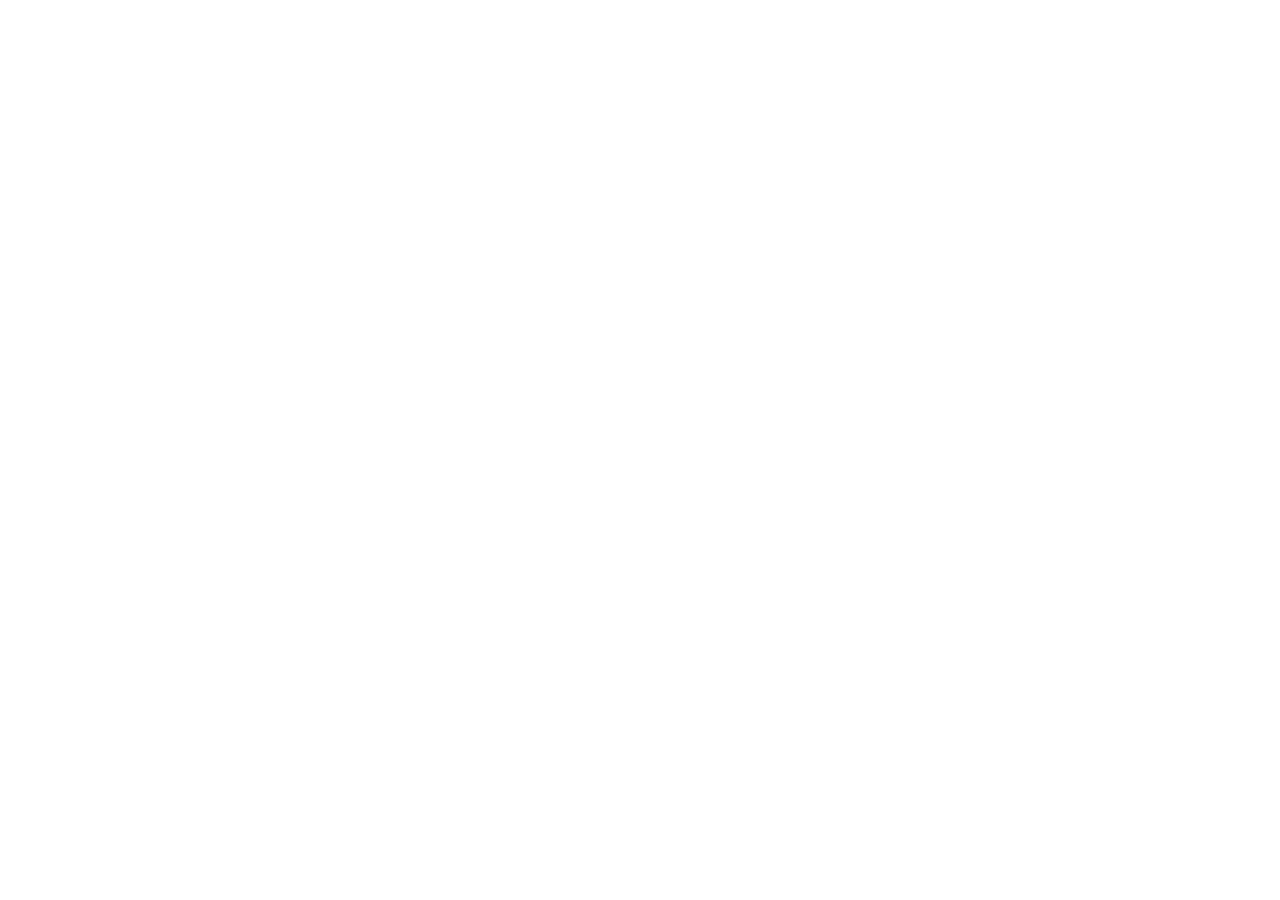
==== contact.html @ f5f51fc6 "Initialisation du projet AfriConnect Summit : création du dépôt, arborescence des fichiers et struct" ====
<!DOCTYPE html>
<html lang="fr">
<head> 
<meta charset="UTF-8"> 
<meta name="viewport" content="width=device-width, initial-scale=1.0"> 
<title>Contact</title> 
<!-- Bootstrap 5 via CDN : feuille de style --> 
<link 
href="https://cdn.jsdelivr.net/npm/bootstrap@5.3.0/dist/css/bootstrap.min.css" 
rel="stylesheet"> 
<!-- Votre feuille de style personnelle --> 
<link rel="stylesheet" href="css/style.css">
</head>
<body> 
<!-- Le contenu de la page sera ajoute ici --> 
<!-- Bootstrap 5 via CDN : script JavaScript --> 
<script 
src="https://cdn.jsdelivr.net/npm/bootstrap@5.3.0/dist/js/bootstrap.bundle.min.js"
></script> 
<!-- Votre script JavaScript --> 
<script src="js/main.js"></script>
</body>
</html>
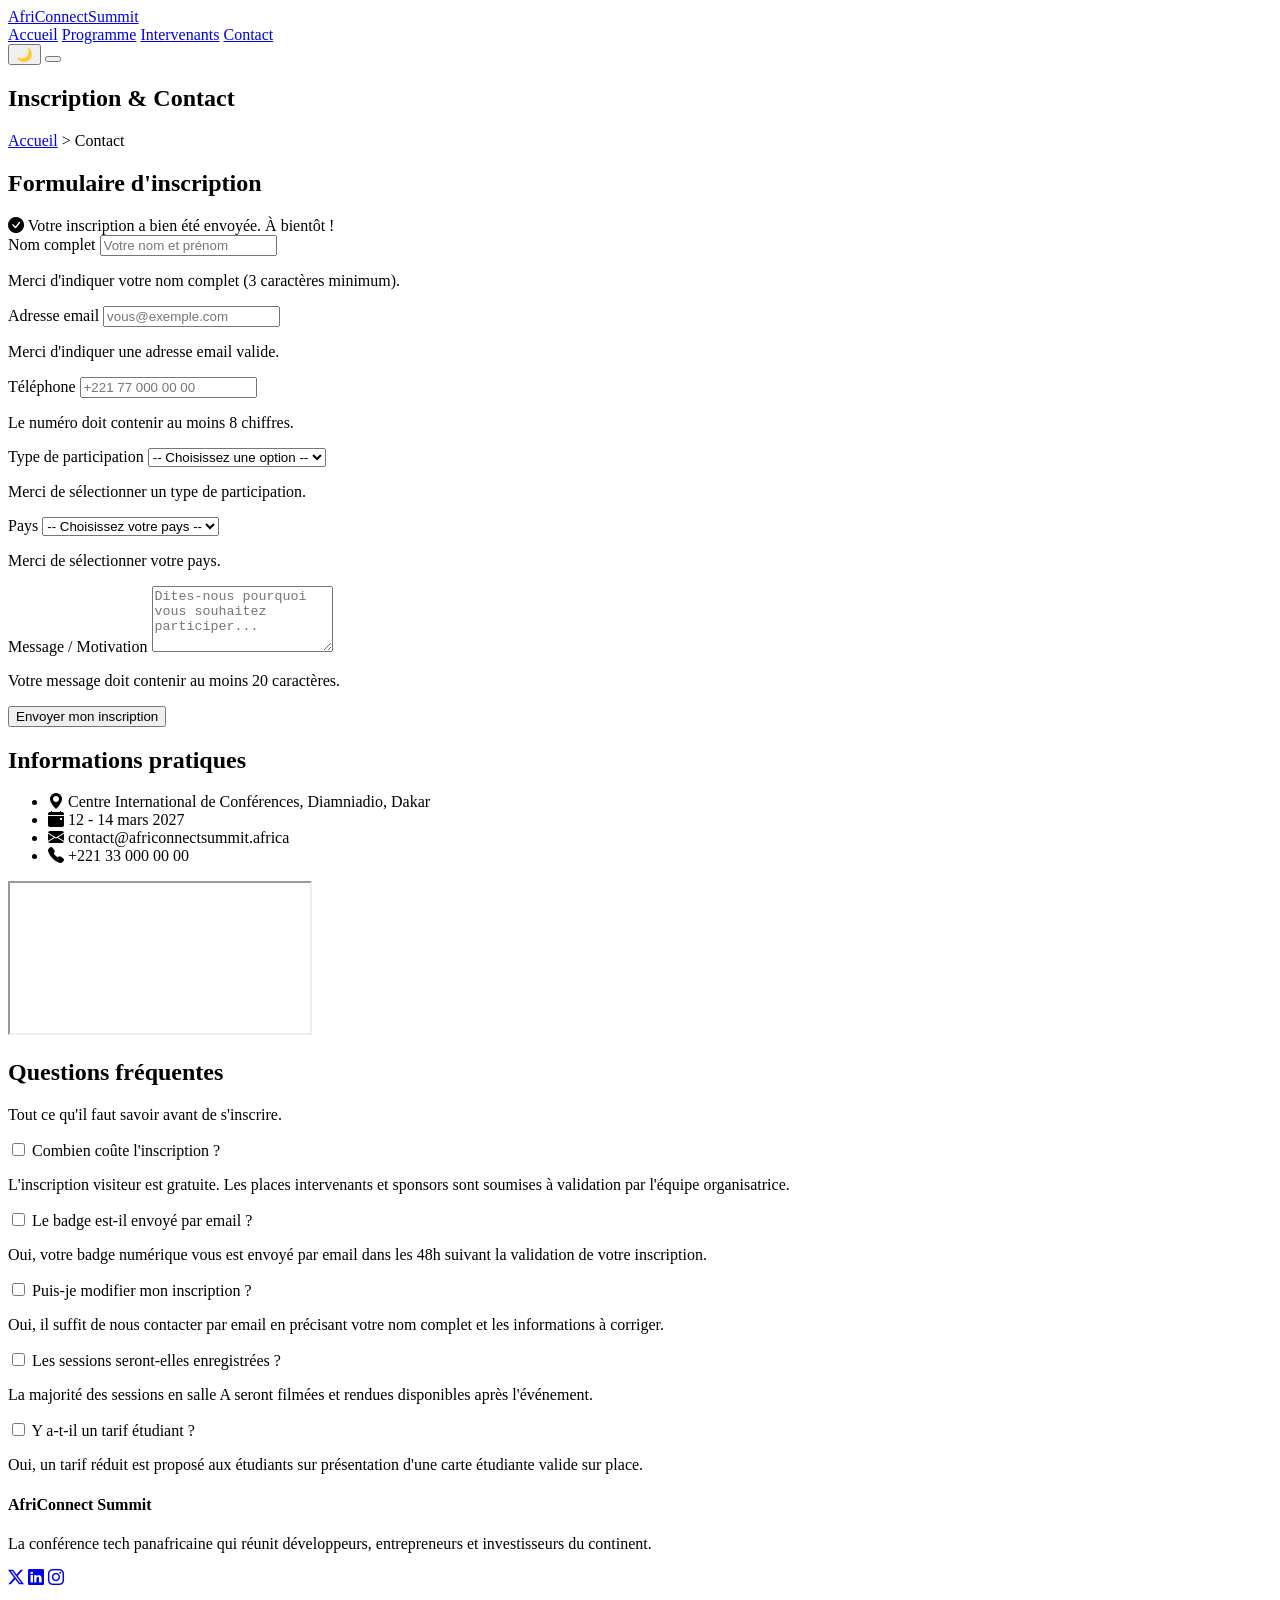
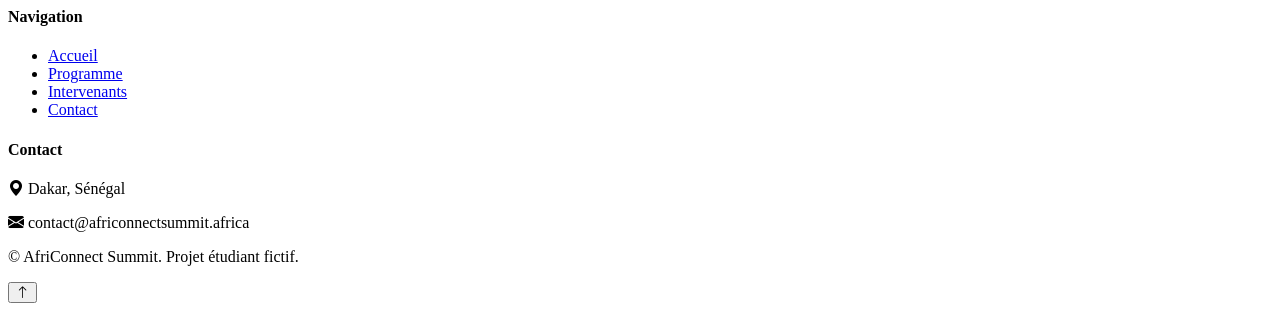
==== commit 345c2c5d: "Création de la structure HTML du site" ====
--- a/contact.html
+++ b/contact.html
@@ -1,23 +1,216 @@
 <!DOCTYPE html>
 <html lang="fr">
-<head> 
-<meta charset="UTF-8"> 
-<meta name="viewport" content="width=device-width, initial-scale=1.0"> 
-<title>Contact</title> 
-<!-- Bootstrap 5 via CDN : feuille de style --> 
-<link 
-href="https://cdn.jsdelivr.net/npm/bootstrap@5.3.0/dist/css/bootstrap.min.css" 
-rel="stylesheet"> 
-<!-- Votre feuille de style personnelle --> 
-<link rel="stylesheet" href="css/style.css">
+<head>
+    <meta charset="UTF-8">
+    <meta name="viewport" content="width=device-width, initial-scale=1.0">
+    <title>AfriConnect Summit 2026 — Contact & Inscription</title>
+
+    <link rel="preconnect" href="https://fonts.googleapis.com">
+    <link href="https://fonts.googleapis.com/css2?family=Sora:wght@600;700;800&family=Manrope:wght@400;600;800&display=swap" rel="stylesheet">
+    <link rel="stylesheet" href="https://cdn.jsdelivr.net/npm/bootstrap-icons@1.11.3/font/bootstrap-icons.css">
+
+    <link rel="stylesheet" href="css/style.css">
 </head>
-<body> 
-<!-- Le contenu de la page sera ajoute ici --> 
-<!-- Bootstrap 5 via CDN : script JavaScript --> 
-<script 
-src="https://cdn.jsdelivr.net/npm/bootstrap@5.3.0/dist/js/bootstrap.bundle.min.js"
-></script> 
-<!-- Votre script JavaScript --> 
-<script src="js/main.js"></script>
+<body>
+
+    <!-- ===== NAVBAR ===== -->
+    <header class="navbar">
+        <div class="container">
+            <a href="index.html" class="logo">AfriConnect<span>Summit</span></a>
+
+            <nav class="nav-links">
+                <a href="index.html">Accueil</a>
+                <a href="programme.html">Programme</a>
+                <a href="intervenants.html">Intervenants</a>
+                <a href="contact.html" class="actif">Contact</a>
+            </nav>
+
+            <div class="nav-actions">
+                <button class="btn-theme" aria-label="Changer de thème">🌙</button>
+                <button class="burger" aria-label="Ouvrir le menu">
+                    <span></span><span></span><span></span>
+                </button>
+            </div>
+        </div>
+    </header>
+
+    <main>
+        <!-- ===== HERO INTERNE ===== -->
+        <section class="hero-interne">
+            <div class="container">
+                <h1>Inscription & Contact</h1>
+                <p class="fil-ariane"><a href="index.html">Accueil</a> &gt; <span>Contact</span></p>
+            </div>
+        </section>
+
+        <!-- ===== FORMULAIRE + INFOS ===== -->
+        <section class="section-contact">
+            <div class="container">
+                <div class="contact-zone">
+
+                    <!-- Formulaire à gauche -->
+                    <div class="contact-form">
+                        <h2 class="titre-section-gauche">Formulaire d'inscription</h2>
+
+                        <div class="message-succes">
+                            <i class="bi bi-check-circle-fill"></i> Votre inscription a bien été envoyée. À bientôt !
+                        </div>
+
+                        <form id="formulaire-inscription" novalidate>
+                            <div class="champ">
+                                <label for="nom">Nom complet</label>
+                                <input type="text" id="nom" name="nom" placeholder="Votre nom et prénom">
+                                <p class="message-erreur">Merci d'indiquer votre nom complet (3 caractères minimum).</p>
+                            </div>
+
+                            <div class="champ">
+                                <label for="email">Adresse email</label>
+                                <input type="email" id="email" name="email" placeholder="vous@exemple.com">
+                                <p class="message-erreur">Merci d'indiquer une adresse email valide.</p>
+                            </div>
+
+                            <div class="champ">
+                                <label for="telephone">Téléphone</label>
+                                <input type="tel" id="telephone" name="telephone" placeholder="+221 77 000 00 00">
+                                <p class="message-erreur">Le numéro doit contenir au moins 8 chiffres.</p>
+                            </div>
+
+                            <div class="champ">
+                                <label for="participation">Type de participation</label>
+                                <select id="participation" name="participation">
+                                    <option value="">-- Choisissez une option --</option>
+                                    <option value="visiteur">Visiteur</option>
+                                    <option value="intervenant">Intervenant</option>
+                                    <option value="sponsor">Sponsor</option>
+                                    <option value="presse">Presse</option>
+                                </select>
+                                <p class="message-erreur">Merci de sélectionner un type de participation.</p>
+                            </div>
+
+                            <div class="champ">
+                                <label for="pays">Pays</label>
+                                <select id="pays" name="pays">
+                                    <option value="">-- Choisissez votre pays --</option>
+                                    <option value="senegal">Sénégal</option>
+                                    <option value="mali">Mali</option>
+                                    <option value="cote-ivoire">Côte d'Ivoire</option>
+                                    <option value="ghana">Ghana</option>
+                                    <option value="nigeria">Nigeria</option>
+                                    <option value="maroc">Maroc</option>
+                                    <option value="kenya">Kenya</option>
+                                    <option value="cameroun">Cameroun</option>
+                                    <option value="burkina-faso">Burkina Faso</option>
+                                    <option value="togo">Togo</option>
+                                    <option value="benin">Bénin</option>
+                                </select>
+                                <p class="message-erreur">Merci de sélectionner votre pays.</p>
+                            </div>
+
+                            <div class="champ">
+                                <label for="message">Message / Motivation</label>
+                                <textarea id="message" name="message" rows="4" placeholder="Dites-nous pourquoi vous souhaitez participer..."></textarea>
+                                <p class="message-erreur">Votre message doit contenir au moins 20 caractères.</p>
+                            </div>
+
+                            <button type="submit" class="btn btn-principal">Envoyer mon inscription</button>
+                        </form>
+                    </div>
+
+                    <!-- Informations à droite -->
+                    <div class="contact-infos">
+                        <h2 class="titre-section-gauche">Informations pratiques</h2>
+                        <ul>
+                            <li><i class="bi bi-geo-alt-fill"></i> Centre International de Conférences, Diamniadio, Dakar</li>
+                            <li><i class="bi bi-calendar-event-fill"></i> 12 - 14 mars 2027</li>
+                            <li><i class="bi bi-envelope-fill"></i> contact@africonnectsummit.africa</li>
+                            <li><i class="bi bi-telephone-fill"></i> +221 33 000 00 00</li>
+                        </ul>
+
+                        <iframe
+                            src="https://www.google.com/maps?q=Diamniadio%20Dakar%20Senegal&output=embed"
+                            title="Localisation d'AfriConnect Summit"
+                            loading="lazy"></iframe>
+                    </div>
+
+                </div>
+            </div>
+        </section>
+
+        <!-- ===== FAQ EN ACCORDÉON CSS PUR ===== -->
+        <section class="section-faq">
+            <div class="container">
+                <h2 class="titre-section">Questions fréquentes</h2>
+                <p class="sous-titre-section">Tout ce qu'il faut savoir avant de s'inscrire.</p>
+
+                <div class="faq">
+                    <div class="faq-item">
+                        <input type="checkbox" id="faq1">
+                        <label class="faq-question" for="faq1">Combien coûte l'inscription ?</label>
+                        <p class="faq-reponse">L'inscription visiteur est gratuite. Les places intervenants et sponsors sont soumises à validation par l'équipe organisatrice.</p>
+                    </div>
+
+                    <div class="faq-item">
+                        <input type="checkbox" id="faq2">
+                        <label class="faq-question" for="faq2">Le badge est-il envoyé par email ?</label>
+                        <p class="faq-reponse">Oui, votre badge numérique vous est envoyé par email dans les 48h suivant la validation de votre inscription.</p>
+                    </div>
+
+                    <div class="faq-item">
+                        <input type="checkbox" id="faq3">
+                        <label class="faq-question" for="faq3">Puis-je modifier mon inscription ?</label>
+                        <p class="faq-reponse">Oui, il suffit de nous contacter par email en précisant votre nom complet et les informations à corriger.</p>
+                    </div>
+
+                    <div class="faq-item">
+                        <input type="checkbox" id="faq4">
+                        <label class="faq-question" for="faq4">Les sessions seront-elles enregistrées ?</label>
+                        <p class="faq-reponse">La majorité des sessions en salle A seront filmées et rendues disponibles après l'événement.</p>
+                    </div>
+
+                    <div class="faq-item">
+                        <input type="checkbox" id="faq5">
+                        <label class="faq-question" for="faq5">Y a-t-il un tarif étudiant ?</label>
+                        <p class="faq-reponse">Oui, un tarif réduit est proposé aux étudiants sur présentation d'une carte étudiante valide sur place.</p>
+                    </div>
+                </div>
+            </div>
+        </section>
+    </main>
+
+    <!-- ===== FOOTER ===== -->
+    <footer>
+        <div class="container">
+            <div class="footer-contenu">
+                <div class="footer-colonne">
+                    <h4>AfriConnect Summit</h4>
+                    <p>La conférence tech panafricaine qui réunit développeurs, entrepreneurs et investisseurs du continent.</p>
+                    <div class="footer-reseaux">
+                        <a href="#" aria-label="Twitter"><i class="bi bi-twitter-x"></i></a>
+                        <a href="#" aria-label="LinkedIn"><i class="bi bi-linkedin"></i></a>
+                        <a href="#" aria-label="Instagram"><i class="bi bi-instagram"></i></a>
+                    </div>
+                </div>
+                <div class="footer-colonne">
+                    <h4>Navigation</h4>
+                    <ul>
+                        <li><a href="index.html">Accueil</a></li>
+                        <li><a href="programme.html">Programme</a></li>
+                        <li><a href="intervenants.html">Intervenants</a></li>
+                        <li><a href="contact.html">Contact</a></li>
+                    </ul>
+                </div>
+                <div class="footer-colonne">
+                    <h4>Contact</h4>
+                    <p><i class="bi bi-geo-alt-fill"></i> Dakar, Sénégal</p>
+                    <p><i class="bi bi-envelope-fill"></i> contact@africonnectsummit.africa</p>
+                </div>
+            </div>
+            <p class="footer-bas">&copy; <span id="annee-actuelle"></span> AfriConnect Summit. Projet étudiant fictif.</p>
+        </div>
+    </footer>
+
+    <button class="retour-haut" aria-label="Retour en haut"><i class="bi bi-arrow-up"></i></button>
+
+    <script src="js/main.js"></script>
 </body>
 </html>
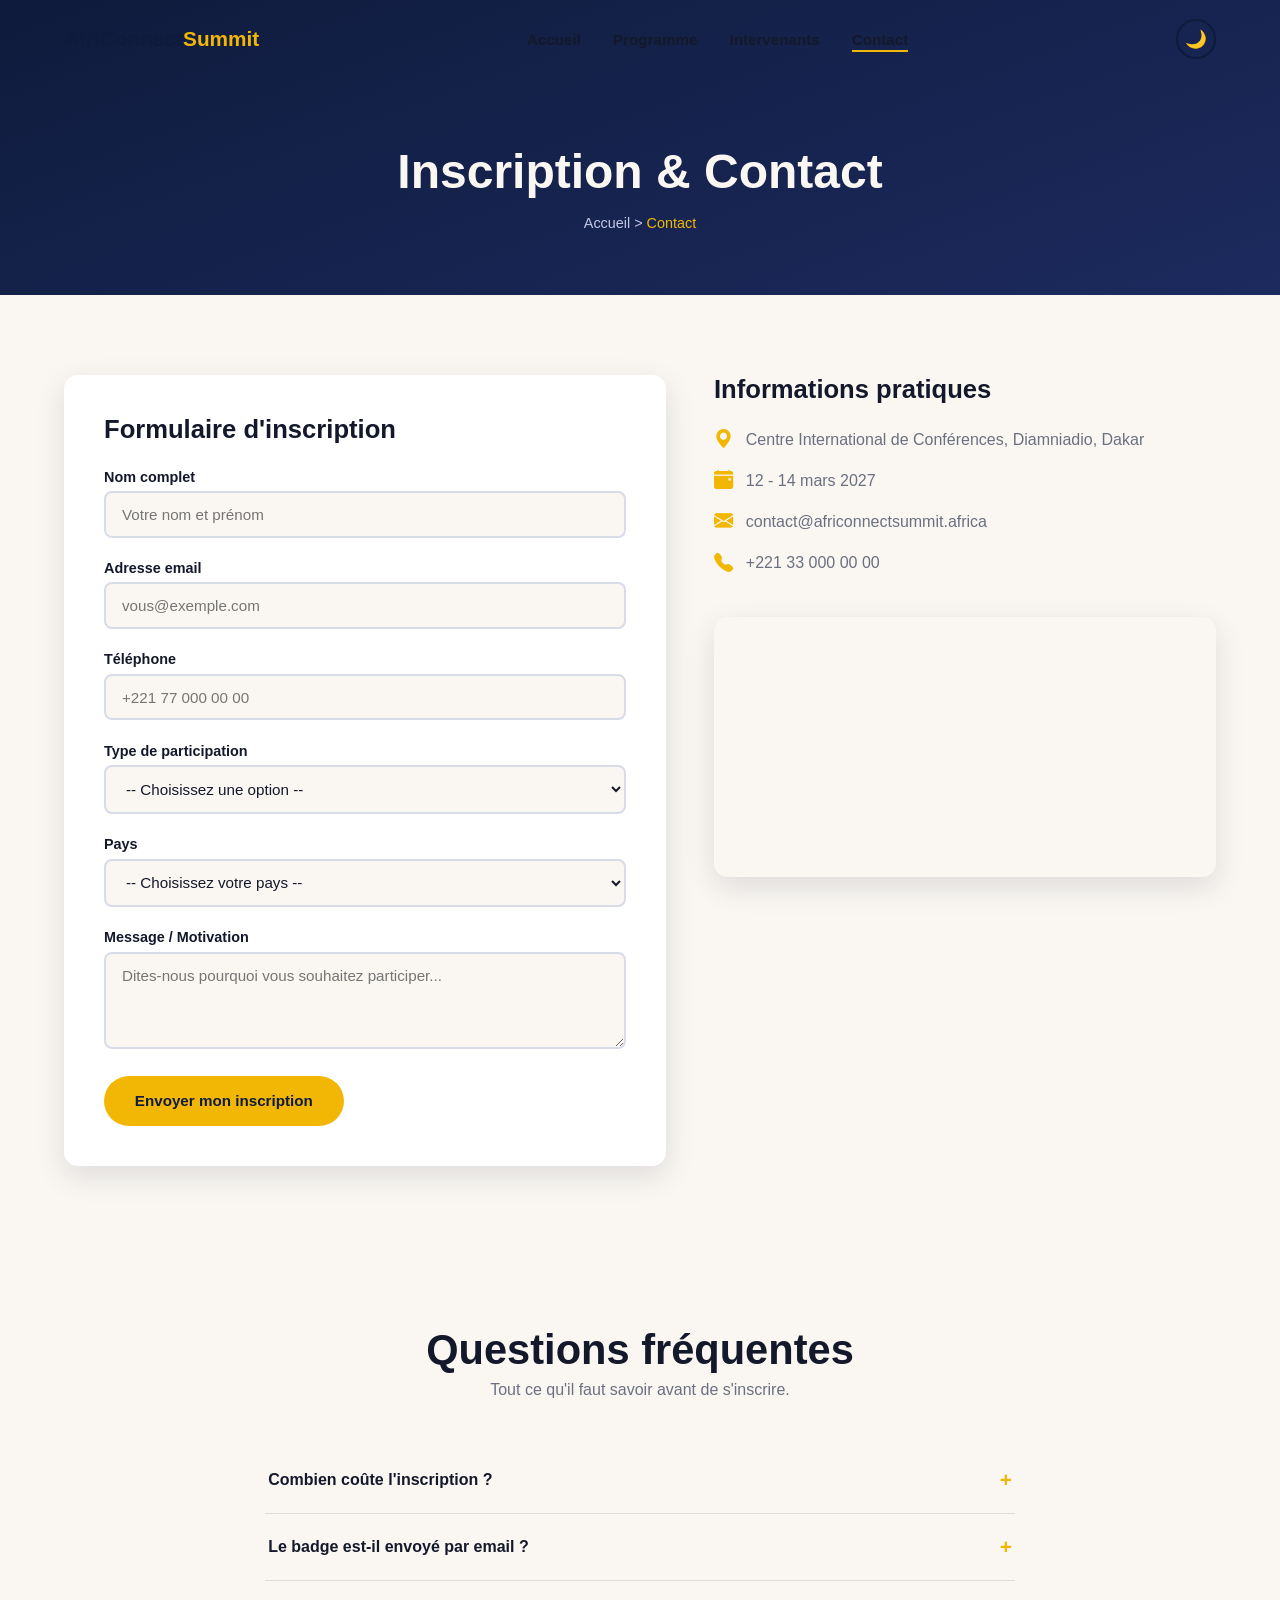
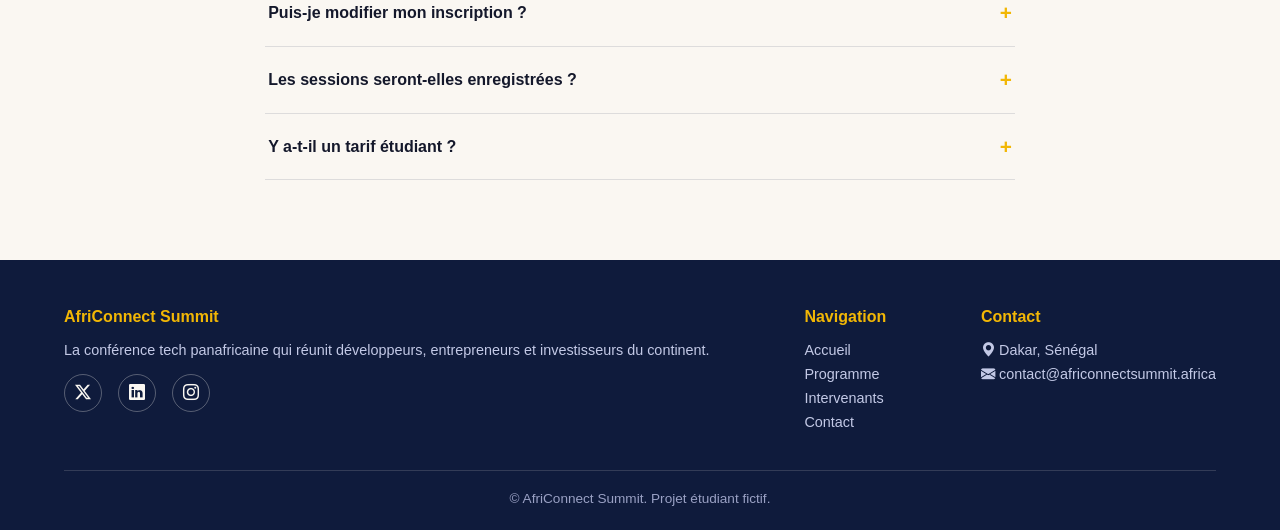
==== commit 9291a974: "finalisation HTNL" ====
--- a/contact.html
+++ b/contact.html
@@ -20,7 +20,7 @@
 
             <nav class="nav-links">
                 <a href="index.html">Accueil</a>
-                <a href="programme.html">Programme</a>
+                <a href="Programmes.html">Programme</a>
                 <a href="intervenants.html">Intervenants</a>
                 <a href="contact.html" class="actif">Contact</a>
             </nav>
--- a/css/style.css
+++ b/css/style.css
@@ -0,0 +1,920 @@
+
+:root {
+  /* Couleurs principales */
+  --bleu-nuit: #0f1b3c;
+  --or: #f2b705;
+  --corail: #f0563d;
+  --creme: #faf7f2;
+  --texte: #14182b;
+  --gris: #6b7080;
+
+  /* Polices */
+  --font-titre: "Sora", sans-serif;
+  --font-texte: "Manrope", sans-serif;
+
+  /* Espacements / formes */
+  --radius: 14px;
+  --ombre: 0 10px 30px rgba(15, 27, 60, 0.12);
+  --transition: 0.25s ease;
+}
+
+/* Variables qui changent en dark mode */
+[data-theme="dark"] {
+  --creme: #0f1428;
+  --texte: #f2f0ea;
+  --carte-bg: #1a2140;
+}
+
+
+* {
+  margin: 0;
+  padding: 0;
+  box-sizing: border-box;
+}
+
+html {
+  scroll-behavior: smooth;
+}
+
+body {
+  font-family: var(--font-texte);
+  background-color: var(--creme);
+  color: var(--texte);
+  transition: background-color var(--transition), color var(--transition);
+  overflow-x: hidden;
+}
+
+img {
+  max-width: 100%;
+  display: block;
+}
+
+a {
+  text-decoration: none;
+  color: inherit;
+}
+
+ul {
+  list-style: none;
+}
+
+h1, h2, h3 {
+  font-family: var(--font-titre);
+  line-height: 1.15;
+}
+
+.container {
+  width: 90%;
+  max-width: 1200px;
+  margin: 0 auto;
+}
+
+/* Titre de section réutilisé sur toutes les pages */
+.titre-section {
+  font-size: clamp(1.8rem, 4vw, 2.6rem);
+  text-align: center;
+  margin-bottom: 0.5rem;
+}
+
+/* Variante alignée à gauche, plus petite  */
+.titre-section-gauche {
+  text-align: left;
+  font-size: 1.6rem;
+  margin-bottom: 1.5rem;
+}
+
+.sous-titre-section {
+  text-align: center;
+  color: var(--gris);
+  max-width: 600px;
+  margin: 0 auto 3rem auto;
+}
+
+section {
+  padding: 5rem 0;
+}
+
+/* ---------- 3. NAVBAR ---------- */
+.navbar {
+  position: fixed;
+  top: 0;
+  left: 0;
+  width: 100%;
+  z-index: 1000;
+  display: flex;
+  align-items: center;
+  justify-content: space-between;
+  padding: 1.2rem 0;
+  transition: background-color var(--transition), box-shadow var(--transition), padding var(--transition);
+}
+
+.navbar .container {
+  display: flex;
+  align-items: center;
+  justify-content: space-between;
+}
+
+.navbar.scrolled {
+  background-color: var(--creme);
+  box-shadow: var(--ombre);
+  padding: 0.7rem 0;
+}
+
+.logo {
+  font-family: var(--font-titre);
+  font-weight: 700;
+  font-size: 1.3rem;
+  color: var(--bleu-nuit);
+}
+
+[data-theme="dark"] .logo {
+  color: var(--or);
+}
+
+.logo span {
+  color: var(--or);
+}
+
+.nav-links {
+  display: flex;
+  gap: 2rem;
+  align-items: center;
+}
+
+.nav-links a {
+  font-weight: 600;
+  font-size: 0.95rem;
+  position: relative;
+}
+
+.nav-links a::after {
+  content: "";
+  position: absolute;
+  left: 0;
+  bottom: -4px;
+  width: 0;
+  height: 2px;
+  background-color: var(--or);
+  transition: width var(--transition);
+}
+
+.nav-links a:hover::after,
+.nav-links a.actif::after {
+  width: 100%;
+}
+
+.nav-actions {
+  display: flex;
+  align-items: center;
+  gap: 1rem;
+}
+
+.btn-theme {
+  background: none;
+  border: 2px solid var(--bleu-nuit);
+  color: var(--texte);
+  border-radius: 50%;
+  width: 40px;
+  height: 40px;
+  cursor: pointer;
+  font-size: 1.1rem;
+  transition: transform var(--transition);
+}
+
+[data-theme="dark"] .btn-theme {
+  border-color: var(--or);
+}
+
+.btn-theme:hover {
+  transform: rotate(20deg);
+}
+
+.burger {
+  display: none;
+  flex-direction: column;
+  gap: 5px;
+  background: none;
+  border: none;
+  cursor: pointer;
+}
+
+.burger span {
+  width: 26px;
+  height: 3px;
+  background-color: var(--texte);
+  border-radius: 3px;
+}
+
+/* ---------- 4. BOUTONS ---------- */
+.btn {
+  display: inline-block;
+  padding: 0.9rem 1.8rem;
+  border-radius: 50px;
+  font-weight: 700;
+  font-size: 0.95rem;
+  cursor: pointer;
+  border: 2px solid transparent;
+  transition: transform var(--transition), box-shadow var(--transition);
+}
+
+.btn-principal {
+  background-color: var(--or);
+  color: var(--bleu-nuit);
+}
+
+.btn-principal:hover {
+  transform: translateY(-3px);
+  box-shadow: 0 8px 20px rgba(242, 183, 5, 0.4);
+}
+
+.btn-secondaire {
+  background-color: transparent;
+  border-color: var(--creme);
+  color: var(--creme);
+}
+
+.btn-secondaire:hover {
+  background-color: var(--creme);
+  color: var(--bleu-nuit);
+}
+
+/* ---------- 5. HERO (page d'accueil) ---------- */
+.hero {
+  min-height: 100vh;
+  display: flex;
+  align-items: center;
+  background: linear-gradient(160deg, var(--bleu-nuit) 0%, #1c2a5e 100%);
+  color: var(--creme);
+  position: relative;
+}
+
+.hero .container {
+  display: flex;
+  flex-direction: column;
+  align-items: flex-start;
+  gap: 1.5rem;
+  padding-top: 6rem;
+}
+
+.hero-eyebrow {
+  color: var(--or);
+  font-weight: 700;
+  letter-spacing: 2px;
+  text-transform: uppercase;
+  font-size: 0.85rem;
+}
+
+.hero h1 {
+  font-size: clamp(2.4rem, 6vw, 4.2rem);
+  max-width: 750px;
+}
+
+.hero h1 span {
+  color: var(--or);
+}
+
+.hero p {
+  max-width: 550px;
+  font-size: 1.1rem;
+  color: #d7dcef;
+}
+
+.hero-boutons {
+  display: flex;
+  gap: 1rem;
+  flex-wrap: wrap;
+  margin-top: 0.5rem;
+}
+
+/* Animation d'apparition au chargement */
+.hero-eyebrow, .hero h1, .hero p, .hero-boutons {
+  opacity: 0;
+  animation: apparition 0.8s ease forwards;
+}
+.hero h1 { animation-delay: 0.15s; }
+.hero p { animation-delay: 0.3s; }
+.hero-boutons { animation-delay: 0.45s; }
+
+@keyframes apparition {
+  from { opacity: 0; transform: translateY(25px); }
+  to { opacity: 1; transform: translateY(0); }
+}
+
+/* Compte à rebours */
+.compte-rebours {
+  display: flex;
+  gap: 1rem;
+  margin-top: 2rem;
+}
+
+.compte-rebours .bloc-temps {
+  background-color: rgba(250, 247, 242, 0.08);
+  border: 1px solid rgba(250, 247, 242, 0.2);
+  border-radius: var(--radius);
+  padding: 1rem 1.2rem;
+  text-align: center;
+  min-width: 80px;
+}
+
+.compte-rebours .chiffre {
+  font-family: var(--font-titre);
+  font-size: 1.8rem;
+  font-weight: 700;
+  color: var(--or);
+  display: block;
+}
+
+.compte-rebours .label {
+  font-size: 0.75rem;
+  text-transform: uppercase;
+  color: #c3c9e6;
+}
+
+/* ---------- 6. HERO INTERNE (autres pages) ---------- */
+.hero-interne {
+  background: linear-gradient(160deg, var(--bleu-nuit) 0%, #1c2a5e 100%);
+  color: var(--creme);
+  padding: 9rem 0 4rem 0;
+  text-align: center;
+}
+
+.hero-interne h1 {
+  font-size: clamp(2rem, 5vw, 3rem);
+}
+
+.fil-ariane {
+  margin-top: 1rem;
+  font-size: 0.9rem;
+  color: #c3c9e6;
+}
+
+.fil-ariane span {
+  color: var(--or);
+}
+
+/* ---------- 7. SECTION CHIFFRES CLÉS (grid) ---------- */
+.chiffres {
+  display: grid;
+  grid-template-columns: repeat(4, 1fr);
+  gap: 2rem;
+  text-align: center;
+}
+
+.chiffre-item .valeur {
+  font-family: var(--font-titre);
+  font-size: 3rem;
+  font-weight: 700;
+  color: var(--corail);
+}
+
+.chiffre-item .texte {
+  color: var(--gris);
+  font-weight: 600;
+  margin-top: 0.3rem;
+}
+
+/* ---------- 8. POURQUOI PARTICIPER (flexbox) ---------- */
+.pourquoi {
+  display: flex;
+  gap: 2rem;
+  flex-wrap: wrap;
+  justify-content: center;
+}
+
+.pourquoi-carte {
+  flex: 1 1 280px;
+  background-color: var(--carte-bg, #fff);
+  border-radius: var(--radius);
+  padding: 2rem;
+  box-shadow: var(--ombre);
+  text-align: center;
+  opacity: 0;
+  transform: translateY(30px);
+  transition: opacity 0.6s ease, transform 0.6s ease, box-shadow var(--transition);
+}
+
+.pourquoi-carte.visible {
+  opacity: 1;
+  transform: translateY(0);
+}
+
+.pourquoi-carte:hover {
+  box-shadow: 0 15px 35px rgba(15, 27, 60, 0.18);
+}
+
+.pourquoi-carte i {
+  font-size: 2.2rem;
+  color: var(--or);
+  margin-bottom: 1rem;
+}
+
+/* ---------- 9. SECTION INTERVENANTS VEDETTES / GRILLE (grid) ---------- */
+
+.grille-intervenants {
+  display: grid;
+  grid-template-columns: repeat(3, 1fr);
+  gap: 1.8rem;
+}
+
+.carte-intervenant {
+  background-color: var(--carte-bg, #fff);
+  border-radius: var(--radius);
+  overflow: hidden;
+  box-shadow: var(--ombre);
+  text-align: center;
+  transition: transform var(--transition), box-shadow var(--transition);
+  opacity: 0;
+  transform: translateY(30px);
+}
+
+.carte-intervenant.visible {
+  opacity: 1;
+  transform: translateY(0);
+}
+
+.carte-intervenant:hover {
+  transform: translateY(-8px);
+  box-shadow: 0 15px 35px rgba(15, 27, 60, 0.2);
+}
+
+.carte-intervenant img {
+  width: 100%;
+  height: 220px;
+  object-fit: cover;
+}
+
+.carte-intervenant .infos {
+  padding: 1.2rem;
+}
+
+.carte-intervenant h3 {
+  font-size: 1.05rem;
+}
+
+.carte-intervenant .role {
+  color: var(--corail);
+  font-size: 0.85rem;
+  font-weight: 600;
+  margin: 0.3rem 0;
+}
+
+.carte-intervenant .pays {
+  color: var(--gris);
+  font-size: 0.85rem;
+}
+
+.bouton-centre {
+  text-align: center;
+  margin-top: 2.5rem;
+}
+
+/* ---------- 10. SPONSORS (flexbox) ---------- */
+.sponsors-niveau {
+  margin-bottom: 2.5rem;
+}
+
+.sponsors-niveau h3 {
+  text-align: center;
+  color: var(--or);
+  text-transform: uppercase;
+  letter-spacing: 2px;
+  font-size: 0.9rem;
+  margin-bottom: 1.2rem;
+}
+
+.sponsors-liste {
+  display: flex;
+  justify-content: center;
+  align-items: center;
+  gap: 2rem;
+  flex-wrap: wrap;
+}
+
+.sponsor-badge {
+  background-color: var(--carte-bg, #fff);
+  border-radius: var(--radius);
+  display: flex;
+  align-items: center;
+  justify-content: center;
+  font-family: var(--font-titre);
+  font-weight: 700;
+  color: var(--bleu-nuit);
+  box-shadow: var(--ombre);
+  padding: 0 1.2rem;
+}
+
+[data-theme="dark"] .sponsor-badge { color: var(--or); }
+
+.niveau-or .sponsor-badge { min-width: 180px; height: 90px; font-size: 1.1rem; }
+.niveau-argent .sponsor-badge { min-width: 150px; height: 75px; font-size: 0.95rem; }
+.niveau-bronze .sponsor-badge { min-width: 120px; height: 60px; font-size: 0.8rem; }
+
+/* ---------- 11. FOOTER (flexbox) ---------- */
+footer {
+  background-color: var(--bleu-nuit);
+  color: var(--creme);
+  padding: 3rem 0 1.5rem 0;
+}
+
+.footer-contenu {
+  display: flex;
+  justify-content: space-between;
+  flex-wrap: wrap;
+  gap: 2rem;
+  padding-bottom: 2rem;
+  border-bottom: 1px solid rgba(250, 247, 242, 0.15);
+}
+
+.footer-colonne h4 {
+  font-family: var(--font-titre);
+  margin-bottom: 1rem;
+  color: var(--or);
+}
+
+.footer-colonne p, .footer-colonne li {
+  color: #c3c9e6;
+  font-size: 0.9rem;
+  margin-bottom: 0.5rem;
+}
+
+.footer-reseaux {
+  display: flex;
+  gap: 1rem;
+  margin-top: 1rem;
+}
+
+.footer-reseaux a {
+  width: 38px;
+  height: 38px;
+  border-radius: 50%;
+  border: 1px solid rgba(250, 247, 242, 0.3);
+  display: flex;
+  align-items: center;
+  justify-content: center;
+  transition: background-color var(--transition);
+}
+
+.footer-reseaux a:hover {
+  background-color: var(--or);
+  color: var(--bleu-nuit);
+}
+
+.footer-bas {
+  text-align: center;
+  padding-top: 1.2rem;
+  font-size: 0.85rem;
+  color: #9aa1c4;
+}
+
+/* Bouton retour en haut */
+.retour-haut {
+  position: fixed;
+  bottom: 25px;
+  right: 25px;
+  width: 48px;
+  height: 48px;
+  border-radius: 50%;
+  background-color: var(--or);
+  color: var(--bleu-nuit);
+  border: none;
+  font-size: 1.2rem;
+  cursor: pointer;
+  display: none;
+  align-items: center;
+  justify-content: center;
+  box-shadow: var(--ombre);
+  z-index: 900;
+  transition: transform var(--transition);
+}
+
+.retour-haut.actif {
+  display: flex;
+}
+
+.retour-haut:hover {
+  transform: translateY(-4px);
+}
+
+/* ============================================
+   PAGE PROGRAMME
+   ============================================ */
+.onglets-jours {
+  display: flex;
+  justify-content: center;
+  gap: 1rem;
+  margin-bottom: 2.5rem;
+  flex-wrap: wrap;
+}
+
+.onglet {
+  padding: 0.8rem 1.6rem;
+  border-radius: 50px;
+  border: 2px solid var(--bleu-nuit);
+  background: transparent;
+  color: var(--texte);
+  font-weight: 700;
+  cursor: pointer;
+  transition: background-color var(--transition), color var(--transition);
+}
+
+.onglet.actif, .onglet:hover {
+  background-color: var(--bleu-nuit);
+  color: var(--creme);
+}
+
+[data-theme="dark"] .onglet { border-color: var(--or); }
+[data-theme="dark"] .onglet.actif { background-color: var(--or); color: var(--bleu-nuit); }
+
+.contenu-jour {
+  display: none;
+}
+
+.contenu-jour.actif {
+  display: block;
+  animation: apparition 0.5s ease;
+}
+
+table.planning {
+  width: 100%;
+  border-collapse: collapse;
+  border-radius: var(--radius);
+  overflow: hidden;
+  box-shadow: var(--ombre);
+}
+
+table.planning th {
+  background-color: var(--bleu-nuit);
+  color: var(--creme);
+  padding: 1rem;
+  text-align: left;
+}
+
+table.planning td {
+  padding: 1rem;
+  border-bottom: 1px solid rgba(15, 27, 60, 0.08);
+}
+
+table.planning tr:nth-child(even) {
+  background-color: rgba(242, 183, 5, 0.08);
+}
+
+/* Thématiques (grid 2x2) */
+.grille-thematiques {
+  display: grid;
+  grid-template-columns: repeat(2, 1fr);
+  gap: 1.8rem;
+}
+
+.carte-thematique {
+  background-color: var(--carte-bg, #fff);
+  border-radius: var(--radius);
+  padding: 2rem;
+  box-shadow: var(--ombre);
+  opacity: 0;
+  transform: translateY(30px);
+  transition: opacity 0.6s ease, transform 0.6s ease;
+}
+
+.carte-thematique.visible {
+  opacity: 1;
+  transform: translateY(0);
+}
+
+.carte-thematique i {
+  font-size: 1.8rem;
+  color: var(--corail);
+  margin-bottom: 0.8rem;
+}
+
+/* ============================================
+   PAGE INTERVENANTS
+   ============================================ */
+.filtres {
+  display: flex;
+  justify-content: center;
+  gap: 1rem;
+  margin-bottom: 3rem;
+  flex-wrap: wrap;
+}
+
+.filtre-btn {
+  padding: 0.7rem 1.4rem;
+  border-radius: 50px;
+  border: 2px solid var(--corail);
+  background: transparent;
+  color: var(--corail);
+  font-weight: 700;
+  cursor: pointer;
+  transition: background-color var(--transition), color var(--transition);
+}
+
+.filtre-btn.actif, .filtre-btn:hover {
+  background-color: var(--corail);
+  color: var(--creme);
+}
+
+.carte-intervenant.cachee {
+  display: none;
+}
+
+@media (min-width: 768px) and (max-width: 1199px) {
+  .grille-intervenants { grid-template-columns: repeat(2, 1fr); }
+}
+
+/* ============================================
+   PAGE CONTACT
+   ============================================ */
+.contact-zone {
+  display: flex;
+  gap: 3rem;
+  align-items: flex-start;
+  flex-wrap: wrap;
+}
+
+.contact-form {
+  flex: 1 1 400px;
+  background-color: var(--carte-bg, #fff);
+  padding: 2.5rem;
+  border-radius: var(--radius);
+  box-shadow: var(--ombre);
+}
+
+.champ {
+  margin-bottom: 1.4rem;
+}
+
+.champ label {
+  display: block;
+  font-weight: 700;
+  margin-bottom: 0.4rem;
+  font-size: 0.9rem;
+}
+
+.champ input,
+.champ select,
+.champ textarea {
+  width: 100%;
+  padding: 0.8rem 1rem;
+  border-radius: 8px;
+  border: 2px solid #d8dbe8;
+  background-color: var(--creme);
+  color: var(--texte);
+  font-family: var(--font-texte);
+  font-size: 0.95rem;
+  transition: border-color var(--transition);
+}
+
+.champ input:focus,
+.champ select:focus,
+.champ textarea:focus {
+  outline: none;
+  border-color: var(--or);
+}
+
+.champ.erreur input,
+.champ.erreur select,
+.champ.erreur textarea {
+  border-color: var(--corail);
+}
+
+.champ.valide input,
+.champ.valide select,
+.champ.valide textarea {
+  border-color: #2f9e58;
+}
+
+.message-erreur {
+  color: var(--corail);
+  font-size: 0.8rem;
+  margin-top: 0.3rem;
+  display: none;
+}
+
+.champ.erreur .message-erreur {
+  display: block;
+}
+
+.message-succes {
+  background-color: #2f9e58;
+  color: #fff;
+  padding: 1rem 1.4rem;
+  border-radius: var(--radius);
+  margin-bottom: 1.5rem;
+  display: none;
+}
+
+.message-succes.actif {
+  display: block;
+  animation: apparition 0.5s ease;
+}
+
+.contact-infos ul {
+  margin-top: 1.5rem;
+}
+
+.contact-infos li {
+  display: flex;
+  align-items: center;
+  gap: 0.8rem;
+  margin-bottom: 1.2rem;
+  color: var(--gris);
+}
+
+.contact-infos i {
+  color: var(--or);
+  font-size: 1.2rem;
+}
+
+.contact-infos iframe {
+  width: 100%;
+  height: 260px;
+  border: none;
+  border-radius: var(--radius);
+  margin-top: 1.5rem;
+  box-shadow: var(--ombre);
+}
+
+.contact-infos {
+  flex: 1 1 300px;
+}
+
+/* Accordéon FAQ en CSS pur */
+.faq {
+  max-width: 750px;
+  margin: 0 auto;
+}
+
+.faq-item {
+  border-bottom: 1px solid rgba(15, 27, 60, 0.12);
+}
+
+.faq-item input[type="checkbox"] {
+  display: none;
+}
+
+.faq-question {
+  display: flex;
+  justify-content: space-between;
+  align-items: center;
+  padding: 1.3rem 0.2rem;
+  cursor: pointer;
+  font-weight: 700;
+}
+
+.faq-question::after {
+  content: "+";
+  font-size: 1.3rem;
+  color: var(--or);
+  transition: transform var(--transition);
+}
+
+.faq-item input:checked ~ .faq-question::after {
+  transform: rotate(45deg);
+}
+
+.faq-reponse {
+  max-height: 0;
+  overflow: hidden;
+  color: var(--gris);
+  transition: max-height 0.4s ease, padding var(--transition);
+}
+
+.faq-item input:checked ~ .faq-reponse {
+  max-height: 200px;
+  padding-bottom: 1.3rem;
+}
+
+/* ---------- 12. RESPONSIVE (media queries) ---------- */
+@media (max-width: 1199px) {
+  .chiffres { grid-template-columns: repeat(2, 1fr); }
+  .grille-intervenants { grid-template-columns: repeat(2, 1fr); }
+}
+
+@media (max-width: 767px) {
+  .nav-links { 
+    position: fixed;
+    top: 70px;
+    right: 0;
+    background-color: var(--creme);
+    flex-direction: column;
+    width: 220px;
+    padding: 1.5rem;
+    border-radius: var(--radius) 0 0 var(--radius);
+    box-shadow: var(--ombre);
+    transform: translateX(100%);
+    transition: transform var(--transition);
+  }
+
+  .nav-links.ouvert {
+    transform: translateX(0);
+  }
+
+  .burger { display: flex; }
+
+  .chiffres { grid-template-columns: repeat(2, 1fr); gap: 1.2rem; }
+  .grille-intervenants { grid-template-columns: 1fr; }
+  .grille-thematiques { grid-template-columns: 1fr; }
+  .compte-rebours { flex-wrap: wrap; }
+  .footer-contenu { flex-direction: column; }
+  .contact-zone { flex-direction: column; }
+}
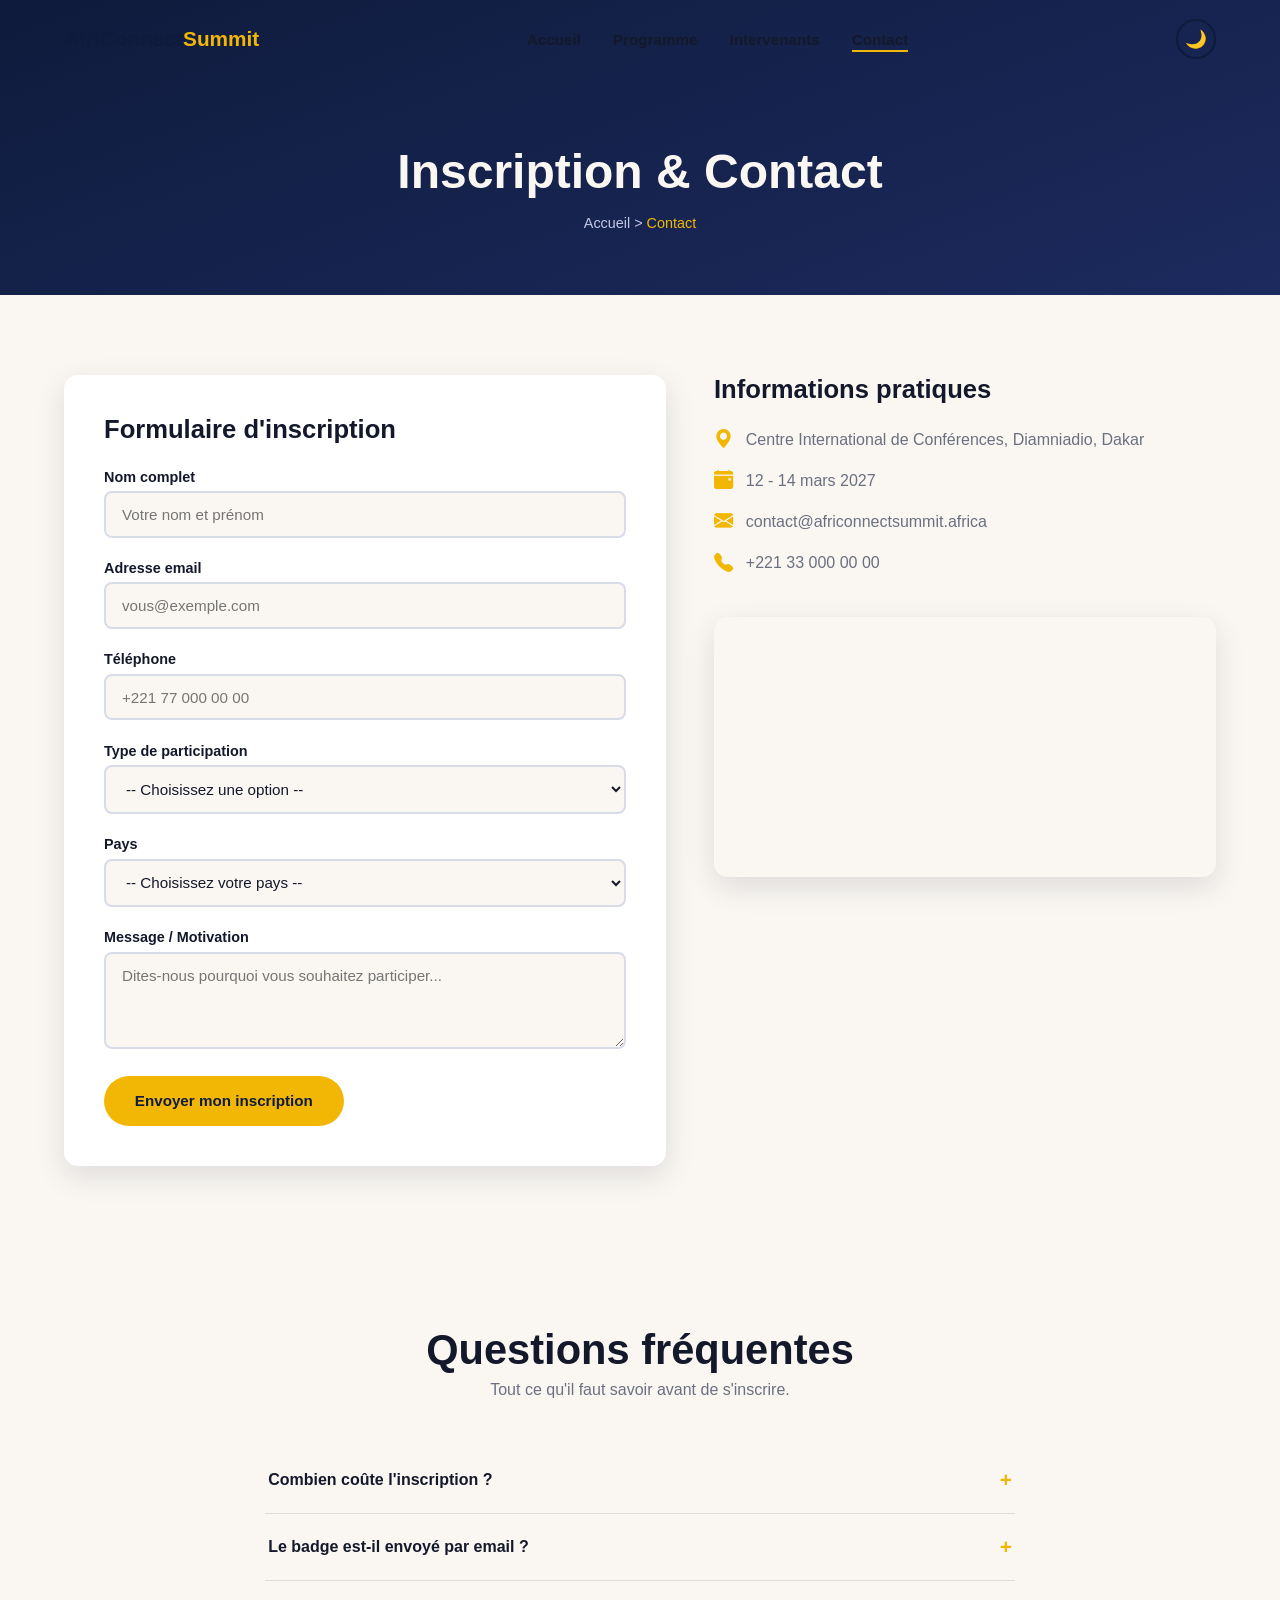
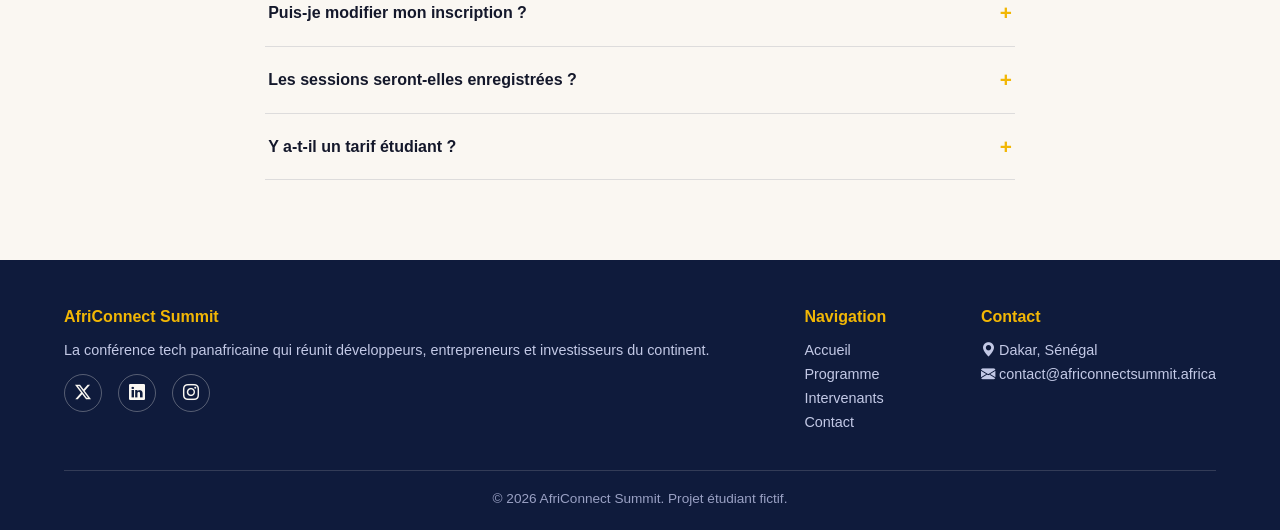
==== commit 63843534: "corrections liens" ====
--- a/contact.html
+++ b/contact.html
@@ -21,7 +21,7 @@
             <nav class="nav-links">
                 <a href="index.html">Accueil</a>
                 <a href="Programmes.html">Programme</a>
-                <a href="intervenants.html">Intervenants</a>
+                <a href="Intervenants.html">Intervenants</a>
                 <a href="contact.html" class="actif">Contact</a>
             </nav>
 
